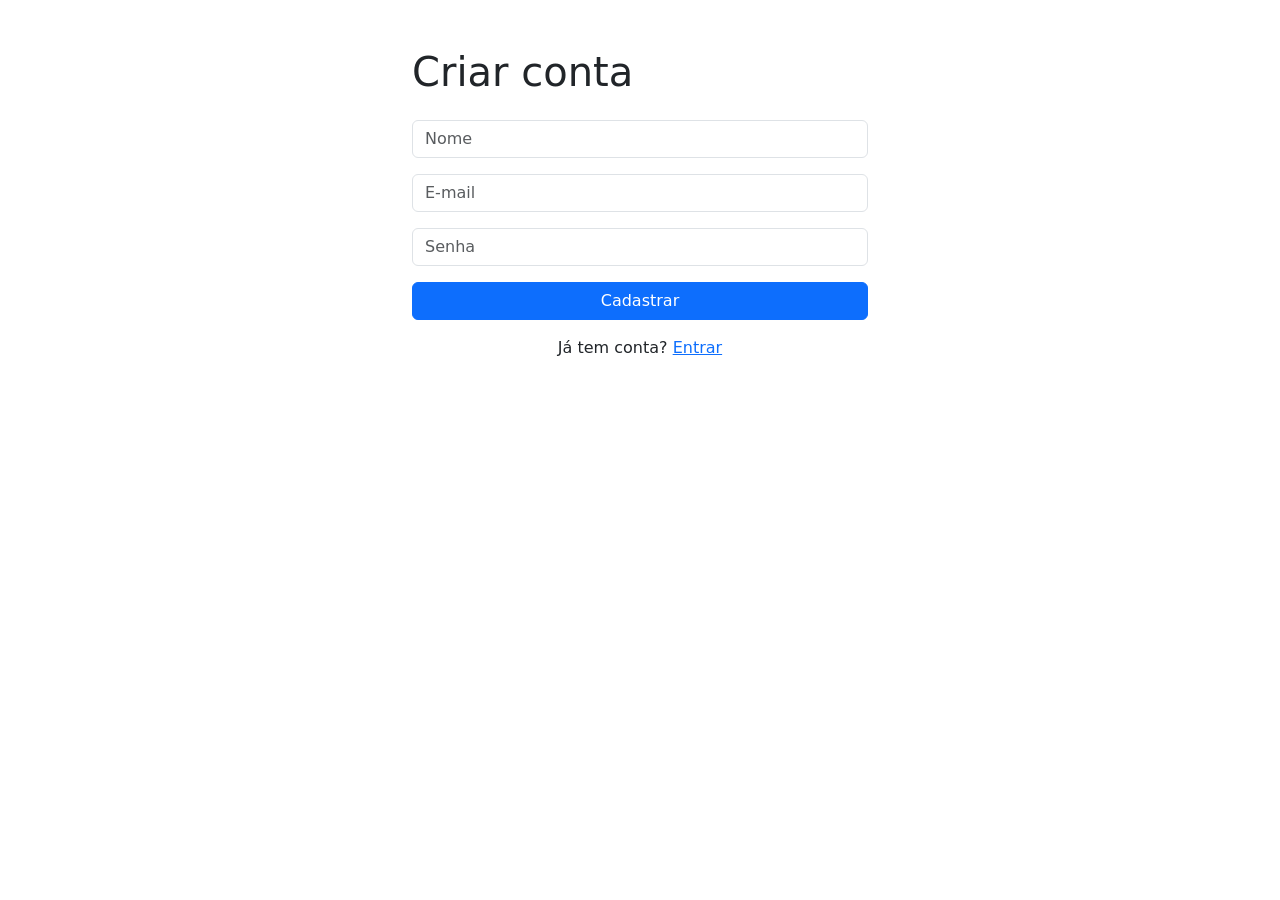
==== frontend/index.html @ c9257d27 "fazendo cadastro" ====
<!DOCTYPE html>
<html lang="pt-br">
<head>
  <meta charset="UTF-8">
  <title>Cadastro — Estúdio de Tatuagem</title>
  <link href="https://cdn.jsdelivr.net/npm/bootstrap@5.3.0/dist/css/bootstrap.min.css" rel="stylesheet">
</head>
<body class="container py-5" style="max-width: 480px;">

  <h1 class="mb-4">Criar conta</h1>

  <form id="form-cadastro">
    <div class="mb-3">
      <input type="text" id="nome" class="form-control" placeholder="Nome" required>
    </div>
    <div class="mb-3">
      <input type="email" id="email" class="form-control" placeholder="E-mail" required>
    </div>
    <div class="mb-3">
      <input type="password" id="senha" class="form-control" placeholder="Senha" required>
    </div>
    <button type="submit" class="btn btn-primary w-100">Cadastrar</button>
  </form>

  <p class="mt-3 text-center">
    Já tem conta? <a href="login.html">Entrar</a>
  </p>

  <script src="js/cadastro.js"></script>

</body>
</html>
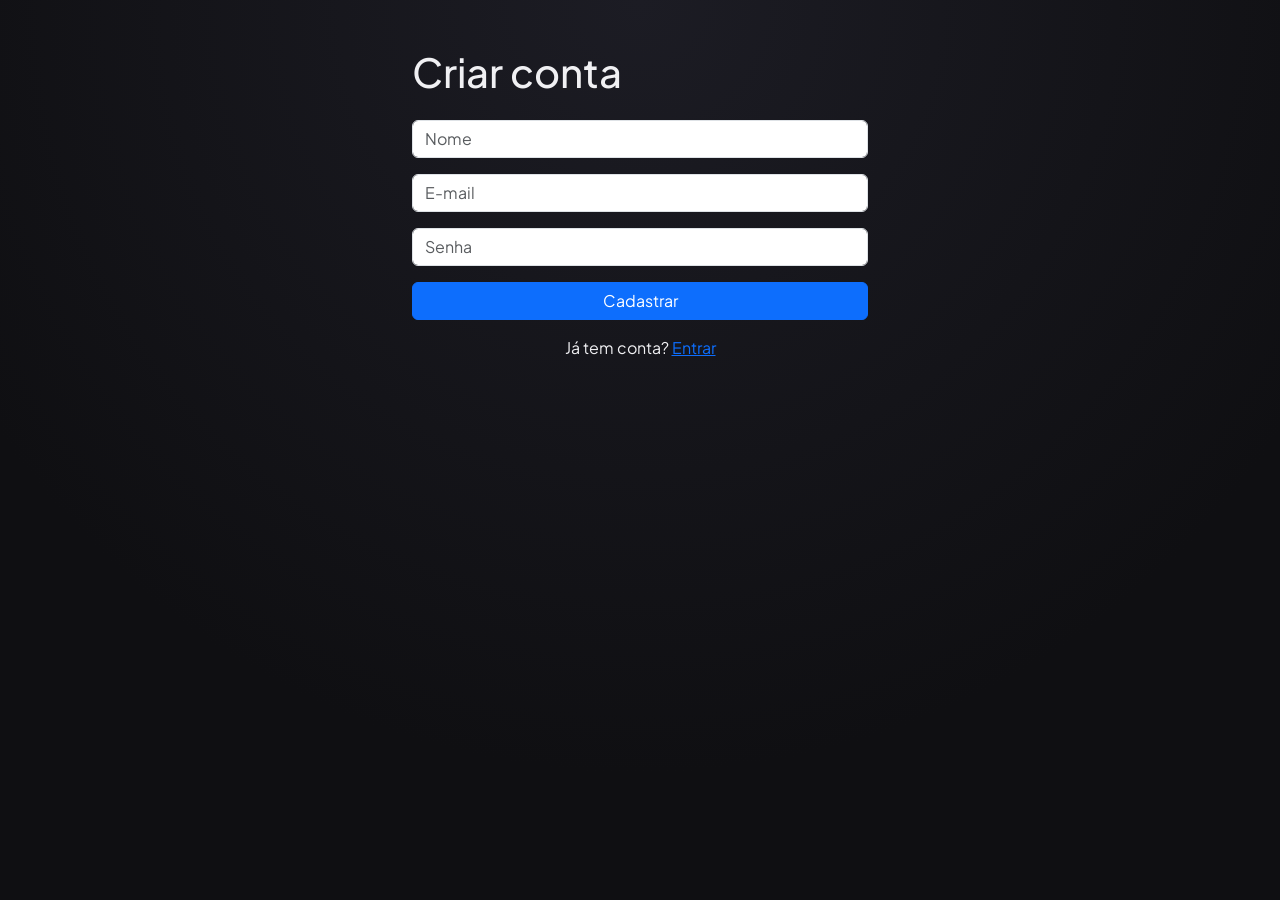
==== commit 7df943ac: "fazendo css" ====
--- a/frontend/index.html
+++ b/frontend/index.html
@@ -5,6 +5,106 @@
   <title>Cadastro — Estúdio de Tatuagem</title>
   <link href="https://cdn.jsdelivr.net/npm/bootstrap@5.3.0/dist/css/bootstrap.min.css" rel="stylesheet">
 </head>
+<style>
+  /* ======================================================
+ESTILO DA PÁGINA INICIAL / LANDING PAGE (index.html)
+====================================================== */
+
+@import url('https://fonts.googleapis.com/css2?family=Cinzel:wght@600;700;900&family=Plus+Jakarta+Sans:wght@300;400;600&display=swap');
+
+:root {
+--bg-dark: #0f0f12;
+--bg-card: #18181c;
+--border-color: #2e2e36;
+--yellow-primary: #ffcc00;
+--yellow-hover: #e6b800;
+--yellow-glow: rgba(255, 204, 0, 0.3);
+--text-main: #f0f0f3;
+--text-muted: #a0a0ab;
+}
+
+body {
+background: radial-gradient(circle at top, #1c1c24 0%, var(--bg-dark) 70%) !important;
+color: var(--text-main) !important;
+font-family: 'Plus Jakarta Sans', sans-serif;
+min-height: 100vh;
+}
+
+.navbar {
+background-color: rgba(24, 24, 28, 0.8) !important;
+backdrop-filter: blur(10px);
+border-bottom: 1px solid var(--border-color);
+padding: 1rem 0 !important;
+}
+
+.navbar-brand {
+font-family: 'Cinzel', serif;
+color: var(--yellow-primary) !important;
+font-weight: 700;
+font-size: 1.5rem;
+letter-spacing: 1px;
+}
+
+.btn-light {
+background-color: transparent !important;
+border: 1px solid var(--yellow-primary) !important;
+color: var(--yellow-primary) !important;
+font-weight: 600;
+border-radius: 8px;
+padding: 0.4rem 1.2rem;
+transition: all 0.3s ease !important;
+}
+
+.btn-light:hover {
+background-color: var(--yellow-primary) !important;
+color: #000000 !important;
+box-shadow: 0 0 15px var(--yellow-glow);
+}
+
+/* Central Hero Section */
+.container.py-5.text-center {
+max-width: 800px;
+margin-top: 5rem;
+background-color: rgba(24, 24, 28, 0.6);
+padding: 4rem 2rem !important;
+border-radius: 20px;
+border: 1px solid var(--border-color);
+box-shadow: 0 10px 40px rgba(0, 0, 0, 0.6);
+}
+
+h1.display-4 {
+font-family: 'Cinzel', serif;
+font-weight: 900;
+color: #ffffff;
+text-transform: uppercase;
+margin-bottom: 1.5rem;
+}
+
+p.lead {
+color: var(--text-muted);
+font-size: 1.15rem;
+line-height: 1.8;
+margin-bottom: 2rem;
+}
+
+.btn-primary.btn-lg {
+background-color: var(--yellow-primary) !important;
+border-color: var(--yellow-primary) !important;
+color: #000000 !important;
+font-weight: 700;
+font-size: 1.1rem;
+text-transform: uppercase;
+padding: 0.8rem 2.5rem;
+border-radius: 50px;
+transition: all 0.3s ease !important;
+}
+
+.btn-primary.btn-lg:hover {
+background-color: var(--yellow-hover) !important;
+transform: translateY(-3px);
+box-shadow: 0 10px 25px var(--yellow-glow) !important;
+}
+</style>
 <body class="container py-5" style="max-width: 480px;">
 
   <h1 class="mb-4">Criar conta</h1>
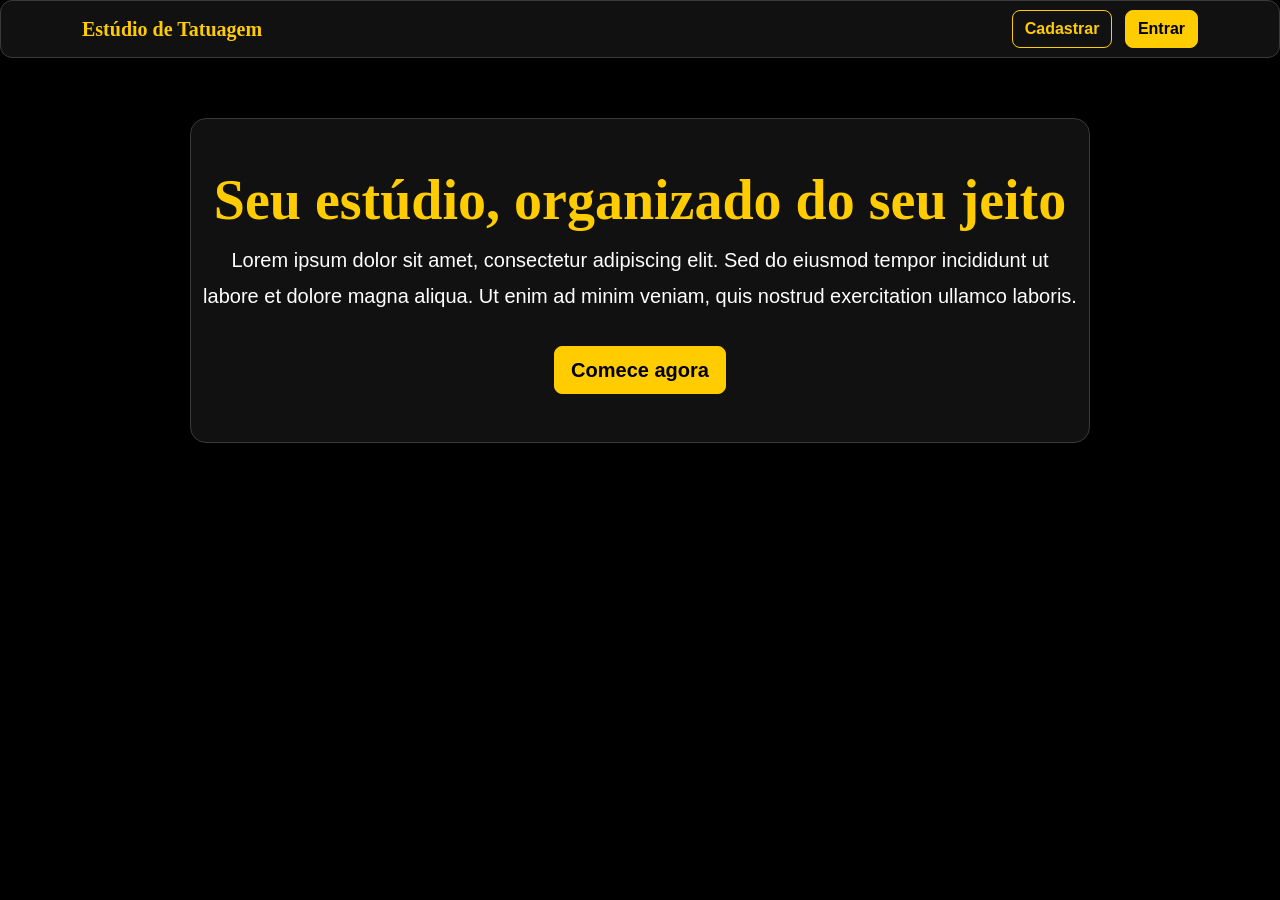
==== commit 5af83307: "integração finalizada" ====
--- a/frontend/index.html
+++ b/frontend/index.html
@@ -2,131 +2,31 @@
 <html lang="pt-br">
 <head>
   <meta charset="UTF-8">
-  <title>Cadastro — Estúdio de Tatuagem</title>
+  <title>Estúdio de Tatuagem</title>
   <link href="https://cdn.jsdelivr.net/npm/bootstrap@5.3.0/dist/css/bootstrap.min.css" rel="stylesheet">
+  <link rel="stylesheet" href="css/style.css">
 </head>
-<style>
-  /* ======================================================
-ESTILO DA PÁGINA INICIAL / LANDING PAGE (index.html)
-====================================================== */
+<body class="landing-page">
 
-@import url('https://fonts.googleapis.com/css2?family=Cinzel:wght@600;700;900&family=Plus+Jakarta+Sans:wght@300;400;600&display=swap');
+  <nav class="navbar navbar-dark bg-dark">
+    <div class="container">
+      <span class="navbar-brand">Estúdio de Tatuagem</span>
+      <div>
+        <a href="cadastro.html" class="btn btn-outline-light me-2">Cadastrar</a>
+        <a href="login.html" class="btn btn-light">Entrar</a>
+      </div>
+    </div>
+  </nav>
 
-:root {
---bg-dark: #0f0f12;
---bg-card: #18181c;
---border-color: #2e2e36;
---yellow-primary: #ffcc00;
---yellow-hover: #e6b800;
---yellow-glow: rgba(255, 204, 0, 0.3);
---text-main: #f0f0f3;
---text-muted: #a0a0ab;
-}
-
-body {
-background: radial-gradient(circle at top, #1c1c24 0%, var(--bg-dark) 70%) !important;
-color: var(--text-main) !important;
-font-family: 'Plus Jakarta Sans', sans-serif;
-min-height: 100vh;
-}
-
-.navbar {
-background-color: rgba(24, 24, 28, 0.8) !important;
-backdrop-filter: blur(10px);
-border-bottom: 1px solid var(--border-color);
-padding: 1rem 0 !important;
-}
-
-.navbar-brand {
-font-family: 'Cinzel', serif;
-color: var(--yellow-primary) !important;
-font-weight: 700;
-font-size: 1.5rem;
-letter-spacing: 1px;
-}
-
-.btn-light {
-background-color: transparent !important;
-border: 1px solid var(--yellow-primary) !important;
-color: var(--yellow-primary) !important;
-font-weight: 600;
-border-radius: 8px;
-padding: 0.4rem 1.2rem;
-transition: all 0.3s ease !important;
-}
-
-.btn-light:hover {
-background-color: var(--yellow-primary) !important;
-color: #000000 !important;
-box-shadow: 0 0 15px var(--yellow-glow);
-}
-
-/* Central Hero Section */
-.container.py-5.text-center {
-max-width: 800px;
-margin-top: 5rem;
-background-color: rgba(24, 24, 28, 0.6);
-padding: 4rem 2rem !important;
-border-radius: 20px;
-border: 1px solid var(--border-color);
-box-shadow: 0 10px 40px rgba(0, 0, 0, 0.6);
-}
-
-h1.display-4 {
-font-family: 'Cinzel', serif;
-font-weight: 900;
-color: #ffffff;
-text-transform: uppercase;
-margin-bottom: 1.5rem;
-}
-
-p.lead {
-color: var(--text-muted);
-font-size: 1.15rem;
-line-height: 1.8;
-margin-bottom: 2rem;
-}
-
-.btn-primary.btn-lg {
-background-color: var(--yellow-primary) !important;
-border-color: var(--yellow-primary) !important;
-color: #000000 !important;
-font-weight: 700;
-font-size: 1.1rem;
-text-transform: uppercase;
-padding: 0.8rem 2.5rem;
-border-radius: 50px;
-transition: all 0.3s ease !important;
-}
-
-.btn-primary.btn-lg:hover {
-background-color: var(--yellow-hover) !important;
-transform: translateY(-3px);
-box-shadow: 0 10px 25px var(--yellow-glow) !important;
-}
-</style>
-<body class="container py-5" style="max-width: 480px;">
-
-  <h1 class="mb-4">Criar conta</h1>
-
-  <form id="form-cadastro">
-    <div class="mb-3">
-      <input type="text" id="nome" class="form-control" placeholder="Nome" required>
-    </div>
-    <div class="mb-3">
-      <input type="email" id="email" class="form-control" placeholder="E-mail" required>
-    </div>
-    <div class="mb-3">
-      <input type="password" id="senha" class="form-control" placeholder="Senha" required>
-    </div>
-    <button type="submit" class="btn btn-primary w-100">Cadastrar</button>
-  </form>
-
-  <p class="mt-3 text-center">
-    Já tem conta? <a href="login.html">Entrar</a>
-  </p>
-
-  <script src="js/cadastro.js"></script>
+  <div class="container landing-content py-5 text-center">
+    <h1 class="display-4">Seu estúdio, organizado do seu jeito</h1>
+    <p class="lead">
+      Lorem ipsum dolor sit amet, consectetur adipiscing elit. Sed do eiusmod
+      tempor incididunt ut labore et dolore magna aliqua. Ut enim ad minim
+      veniam, quis nostrud exercitation ullamco laboris.
+    </p>
+    <a href="cadastro.html" class="btn btn-primary btn-lg mt-3">Comece agora</a>
+  </div>
 
 </body>
 </html>
--- a/frontend/css/style.css
+++ b/frontend/css/style.css
@@ -0,0 +1,209 @@
+:root {
+  --bg-dark: #000000;
+  --bg-card: #111111;
+  --bg-input: #1b1b1b;
+  --border-color: #3a3a3a;
+  --yellow-primary: #ffcc00;
+  --yellow-hover: #e6b800;
+  --yellow-glow: rgba(255, 204, 0, 0.25);
+  --text-main: #ffffff;
+  --text-muted: #d6d6d6;
+}
+
+* {
+  box-sizing: border-box;
+}
+
+body {
+  background: #000000 !important;
+  color: #ffffff !important;
+  font-family: 'Plus Jakarta Sans', Arial, sans-serif;
+}
+
+body.container {
+  max-width: 1440px;
+  margin: 0 auto;
+}
+
+h1,
+h2,
+h3,
+.navbar-brand {
+  font-family: 'Cinzel', Georgia, serif;
+}
+
+h1 {
+  color: #ffcc00 !important;
+}
+
+.navbar {
+  background: #111111 !important;
+  border: 1px solid #3a3a3a;
+  border-radius: 12px;
+  box-shadow: 0 8px 24px rgba(0, 0, 0, 0.55);
+}
+
+.navbar-brand {
+  color: #ffcc00 !important;
+  font-weight: 700;
+}
+
+.navbar a.text-light {
+  color: #ffffff !important;
+  text-decoration: none;
+}
+
+.navbar a.text-light:hover,
+.navbar a.text-light:focus {
+  color: #ffcc00 !important;
+}
+
+.navbar .btn-outline-light {
+  border-color: #ffcc00 !important;
+  color: #ffcc00 !important;
+}
+
+.navbar .btn-outline-light:hover,
+.navbar .btn-outline-light:focus {
+  background-color: #ffcc00 !important;
+  border-color: #ffcc00 !important;
+  color: #000000 !important;
+}
+
+.navbar .btn-light {
+  background-color: #ffcc00 !important;
+  border-color: #ffcc00 !important;
+  color: #000000 !important;
+}
+
+.navbar .btn-light:hover,
+.navbar .btn-light:focus {
+  background-color: #e6b800 !important;
+  border-color: #e6b800 !important;
+  color: #000000 !important;
+}
+
+.landing-content {
+  max-width: 900px;
+  margin-top: 60px;
+  background-color: #111111;
+  border: 1px solid #3a3a3a;
+  border-radius: 16px;
+  box-shadow: 0 12px 35px rgba(0, 0, 0, 0.6);
+}
+
+.landing-content h1 {
+  color: #ffcc00 !important;
+  font-weight: 700;
+}
+
+.landing-content .lead {
+  color: #ffffff !important;
+  line-height: 1.8;
+}
+
+.form-control,
+.form-select {
+  background-color: #1b1b1b !important;
+  border: 1px solid #3a3a3a !important;
+  color: #ffffff !important;
+  border-radius: 8px;
+}
+
+.form-control::placeholder {
+  color: #ffffff !important;
+  opacity: 1;
+}
+
+.form-control:focus,
+.form-select:focus {
+  background-color: #242424 !important;
+  border-color: #ffcc00 !important;
+  box-shadow: 0 0 0 0.25rem rgba(255, 204, 0, 0.25) !important;
+  color: #ffffff !important;
+}
+
+.form-label {
+  color: #ffcc00 !important;
+  font-weight: 600;
+}
+
+.btn {
+  border-radius: 8px;
+  font-weight: 600;
+}
+
+.btn-primary {
+  background-color: #ffcc00 !important;
+  border-color: #ffcc00 !important;
+  color: #000000 !important;
+}
+
+.btn-primary:hover,
+.btn-primary:focus {
+  background-color: #e6b800 !important;
+  border-color: #e6b800 !important;
+  color: #000000 !important;
+  box-shadow: 0 0 15px rgba(255, 204, 0, 0.25);
+}
+
+.btn-secondary {
+  background-color: #1b1b1b !important;
+  border-color: #3a3a3a !important;
+  color: #ffffff !important;
+}
+
+.btn-secondary:hover,
+.btn-secondary:focus {
+  background-color: #2a2a2a !important;
+  border-color: #ffcc00 !important;
+  color: #ffcc00 !important;
+}
+
+.table {
+  color: #ffffff !important;
+  vertical-align: middle;
+}
+
+.table thead th {
+  background-color: #111111 !important;
+  border-bottom: 2px solid #ffcc00 !important;
+  color: #ffcc00 !important;
+}
+
+.table tbody td {
+  background-color: #111111 !important;
+  border-color: #3a3a3a !important;
+  color: #ffffff !important;
+}
+
+.table tbody tr:hover td {
+  background-color: #1d1d1d !important;
+}
+
+#form-cliente,
+#form-senioridade,
+#form-estilo,
+#form-tatuador,
+#form-agendamento,
+#form-login,
+#form-cadastro {
+  background-color: #111111 !important;
+  border: 1px solid #3a3a3a;
+  border-radius: 12px;
+}
+
+a {
+  color: #ffcc00;
+}
+
+a:hover {
+  color: #e6b800;
+}
+
+@media (max-width: 900px) {
+  body.container {
+    padding-left: 18px !important;
+    padding-right: 18px !important;
+  }
+}
